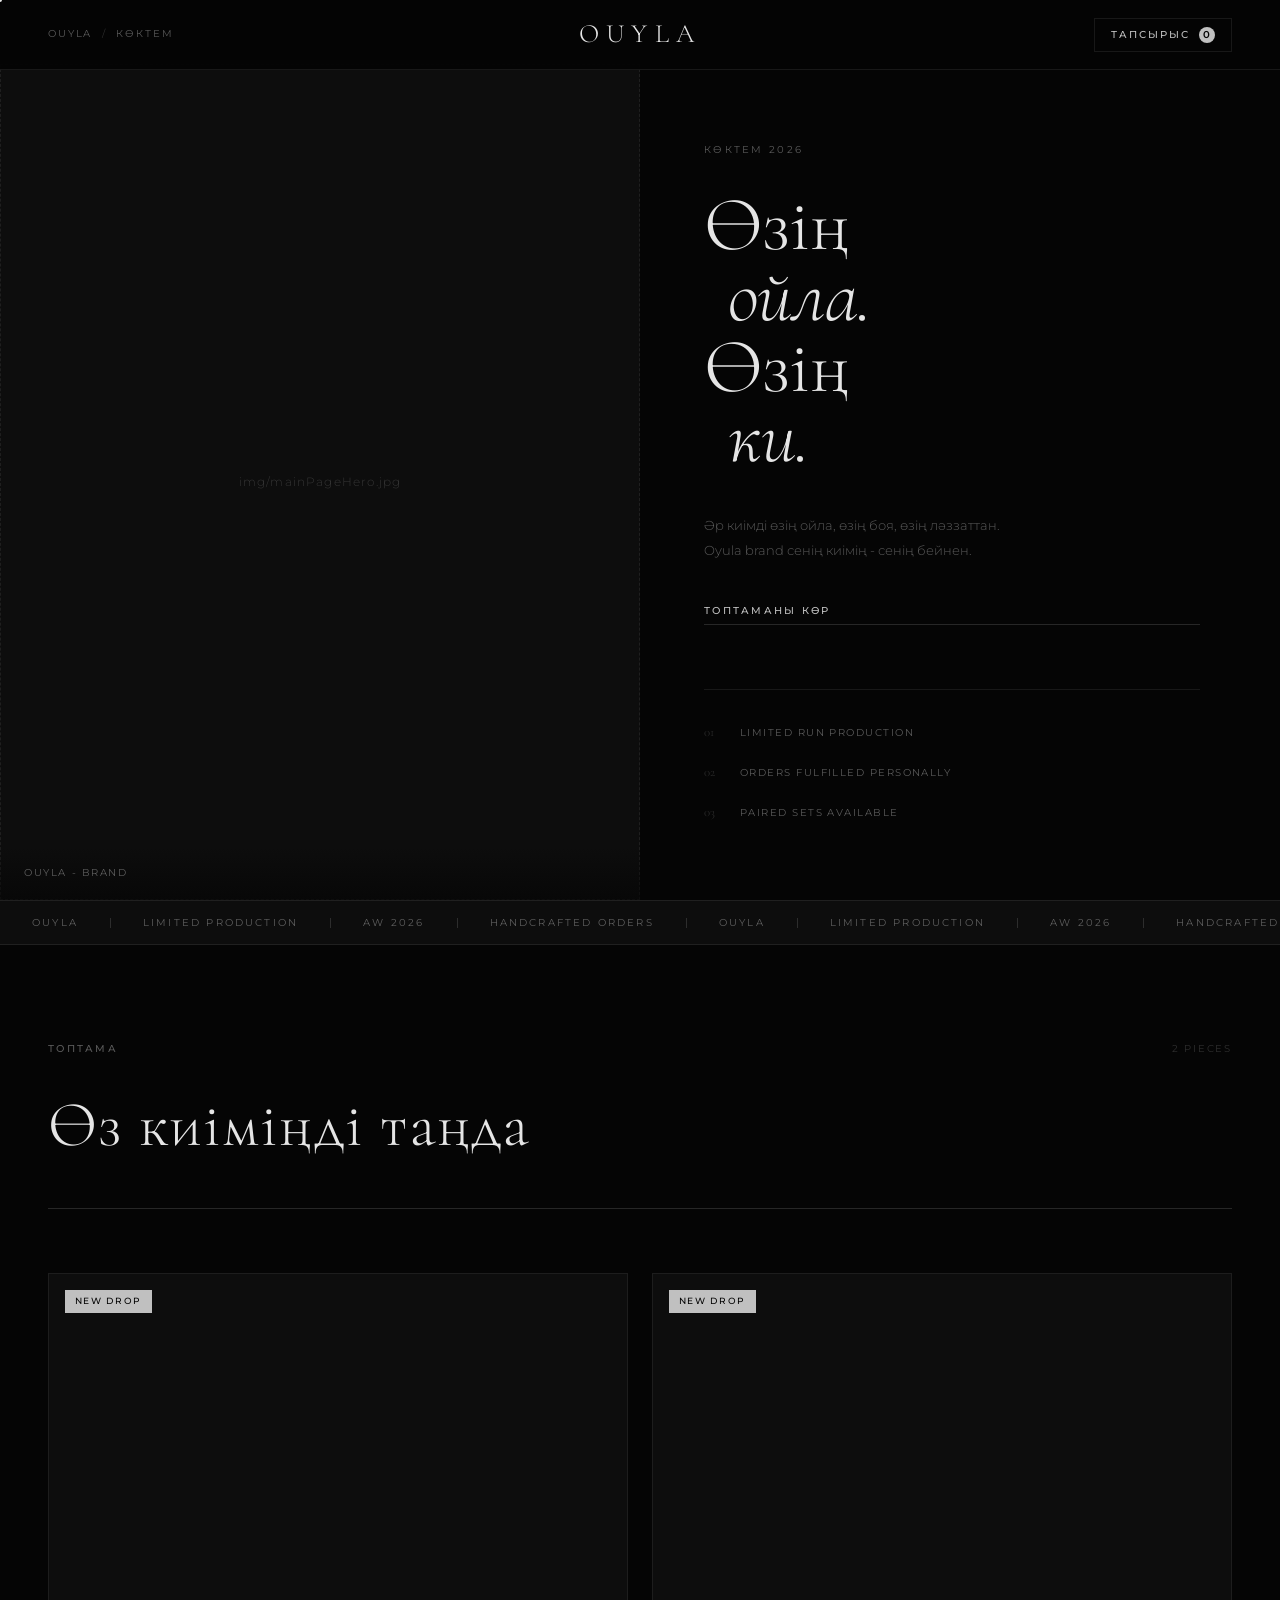
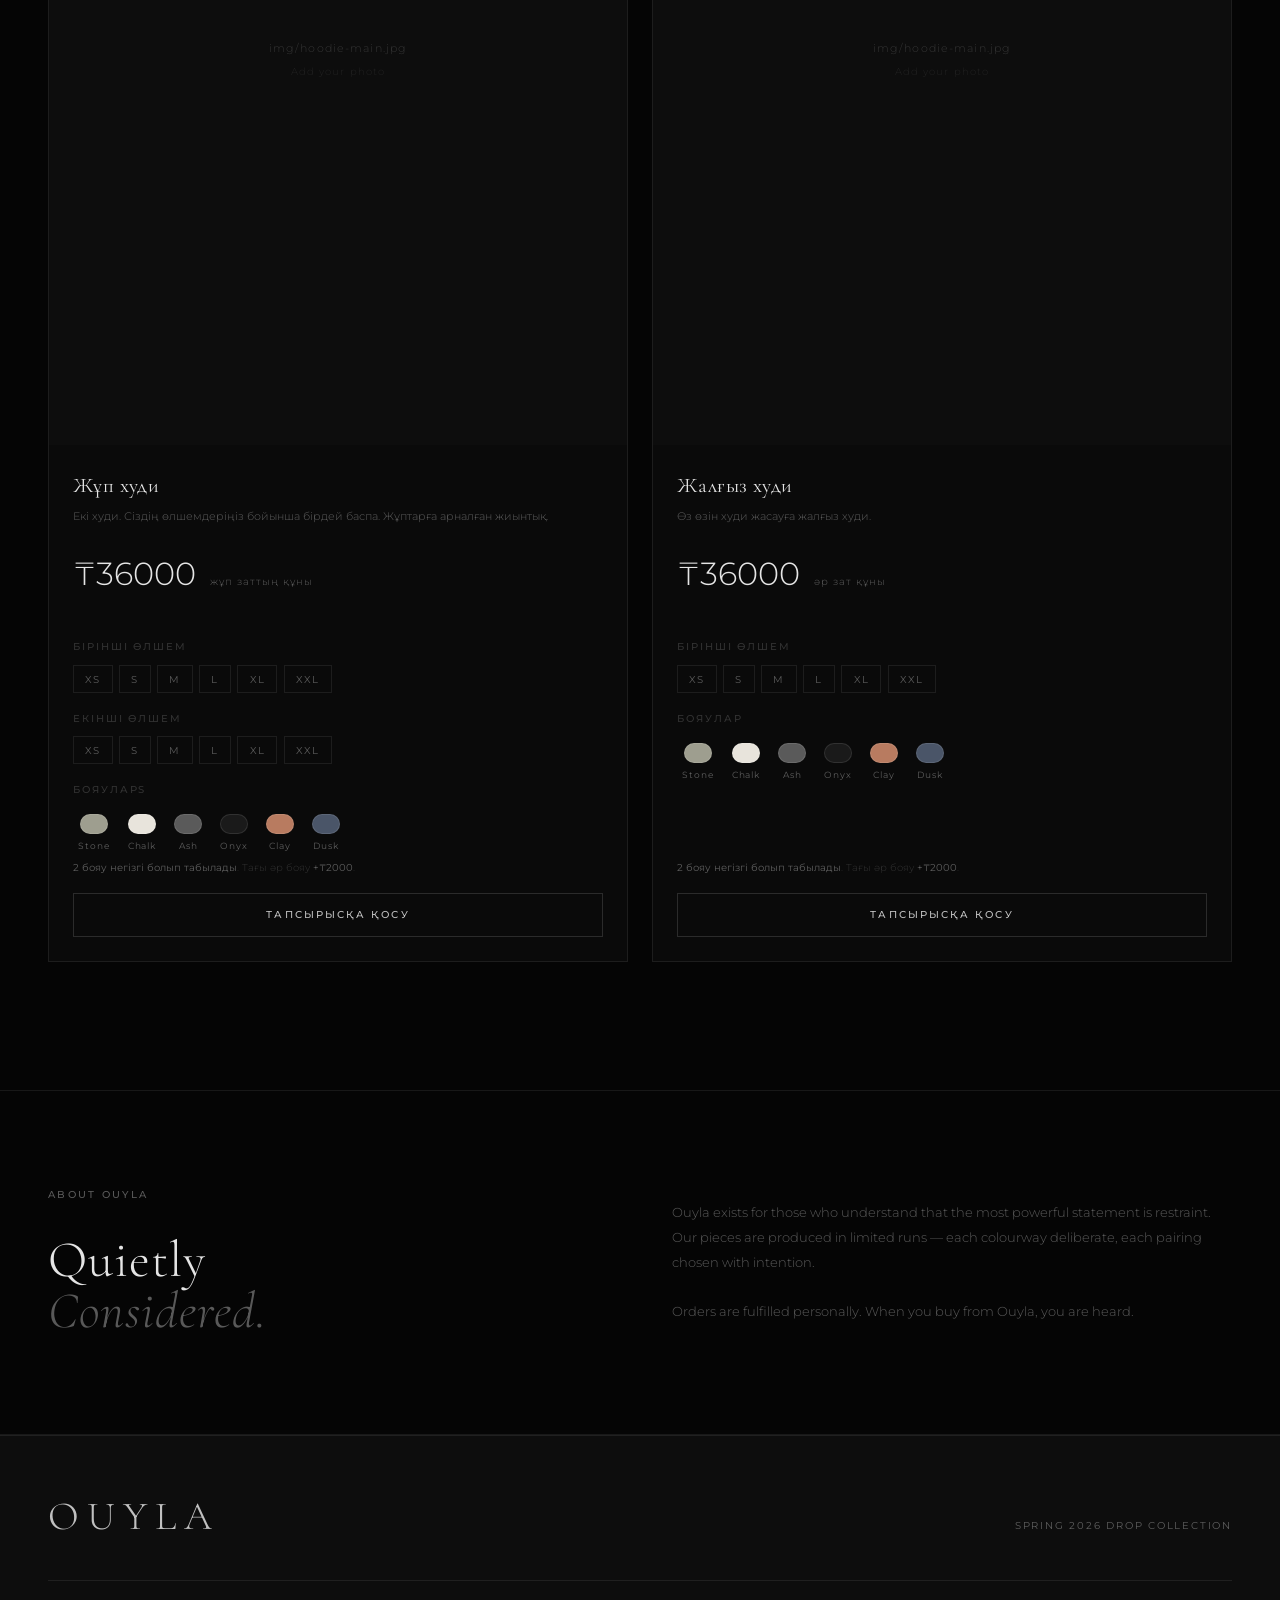
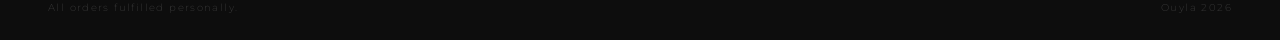
==== index.html @ 6d710ec2 "Initial commit" ====
<!DOCTYPE html>
<html lang="en">
<head>
  <meta charset="UTF-8"/>
  <meta name="viewport" content="width=device-width, initial-scale=1.0"/>
  <title>Ouyla</title>
  <link rel="preconnect" href="https://fonts.googleapis.com"/>
  <link rel="preconnect" href="https://fonts.gstatic.com" crossorigin/>
  <link href="https://fonts.googleapis.com/css2?family=Cormorant+Garamond:ital,wght@0,300;0,400;0,600;1,300;1,400&family=Montserrat:wght@300;400;500&display=swap" rel="stylesheet"/>
  <link rel="stylesheet" href="style.css"/>
</head>
<body>

  <div id="cursor"></div>
  <div id="cursor-dot"></div>

  <!-- ═══ HEADER ═══ -->
  <header id="site-header">
    <div class="header-inner">
      <div class="header-left">
        <span class="header-meta">Ouyla</span>
        <span class="header-sep">/</span>
        <span class="header-meta">Көктем</span>
      </div>
      <a href="#" class="wordmark">Ouyla</a>
      <div class="header-right">
        <button class="cart-trigger" id="cartTrigger" aria-label="Open cart">
          Тапсырыс
          <span class="cart-badge" id="cartCount">0</span>
        </button>
      </div>
    </div>
    <div class="header-rule"></div>
  </header>

  <!-- ═══ HERO ═══ -->
  <section class="hero" id="hero">
    <div class="hero-image-col">
      <!--
        PHOTO SETUP:
        1. Create a folder called  img/  next to index.html
        2. Save your hoodie photo as  img/hero.jpg
           (Portrait orientation, min 1400px tall recommended)
        3. The <img> tag below will show it automatically.
        4. For multiple product images use: img/product-1.jpg, img/product-2.jpg, etc.
      -->
      <div class="hero-photo-frame">
        <img src="img/mainPageHero.jpg" alt="Ouyla Signature" class="hero-photo" onerror="this.parentElement.classList.add('no-image')"/>
        <div class="photo-fallback">
          <span>img/mainPageHero.jpg</span>
        </div>
      </div>
      <div class="hero-photo-caption">
        <span>Ouyla - Brand</span>
      </div>
    </div>

    <div class="hero-text-col">
      <p class="hero-overline">Көктем 2026</p>
      <h1 class="hero-headline">
        <span class="hl-line">Өзің</span>
        <span class="hl-line hl-italic">ойла.</span>
        <span class="hl-line">Өзің</span>
        <span class="hl-line hl-italic">ки.</span>
      </h1>
      <p class="hero-body">
        Әр киімді өзің ойла, өзің боя, өзің ләззаттан.
        Oyula brand сенің киімің - сенің бейнен.
      </p>
      <a href="#catalogue" class="hero-cta">Топтаманы көр</a>

      <div class="hero-aside">
        <div class="aside-item">
          <span class="aside-num">01</span>
          <span class="aside-text">Limited run production</span>
        </div>
        <div class="aside-item">
          <span class="aside-num">02</span>
          <span class="aside-text">Orders fulfilled personally</span>
        </div>
        <div class="aside-item">
          <span class="aside-num">03</span>
          <span class="aside-text">Paired sets available</span>
        </div>
      </div>
    </div>
  </section>

  <!-- ═══ TICKER ═══ -->
  <div class="ticker-wrap" aria-hidden="true">
    <div class="ticker-track">
      <span class="ticker-item">Ouyla</span>
      <span class="ticker-rule"></span>
      <span class="ticker-item">Limited Production</span>
      <span class="ticker-rule"></span>
      <span class="ticker-item">AW 2026</span>
      <span class="ticker-rule"></span>
      <span class="ticker-item">Handcrafted Orders</span>
      <span class="ticker-rule"></span>
      <span class="ticker-item">Ouyla</span>
      <span class="ticker-rule"></span>
      <span class="ticker-item">Limited Production</span>
      <span class="ticker-rule"></span>
      <span class="ticker-item">AW 2026</span>
      <span class="ticker-rule"></span>
      <span class="ticker-item">Handcrafted Orders</span>
      <span class="ticker-rule"></span>
      <span class="ticker-item">Ouyla</span>
      <span class="ticker-rule"></span>
      <span class="ticker-item">Limited Production</span>
      <span class="ticker-rule"></span>
      <span class="ticker-item">AW 2026</span>
      <span class="ticker-rule"></span>
      <span class="ticker-item">Handcrafted Orders</span>
      <span class="ticker-rule"></span>
    </div>
  </div>

  <!-- ═══ CATALOGUE ═══ -->
  <section class="catalogue" id="catalogue">
    <div class="catalogue-header">
      <div class="cat-header-top">
        <span class="section-label">Топтама</span>
        <span class="cat-item-count" id="catalogueCount"></span>
      </div>
      <h2 class="catalogue-headline">Өз киіміңді таңда</h2>
      <div class="catalogue-rule"></div>
    </div>

    <div class="catalogue-grid" id="catalogueGrid">
      <!-- Rendered by script.js -->
    </div>
  </section>

  <!-- ═══ EDITORIAL ═══ -->
  <section class="editorial-section">
    <div class="editorial-inner">
      <div class="editorial-left">
        <span class="section-label">About Ouyla</span>
        <h2 class="editorial-headline">Quietly<br><em>Considered.</em></h2>
      </div>
      <div class="editorial-right">
        <p>Ouyla exists for those who understand that the most powerful statement is restraint. Our pieces are produced in limited runs — each colourway deliberate, each pairing chosen with intention.</p>
        <p>Orders are fulfilled personally. When you buy from Ouyla, you are heard.</p>
      </div>
    </div>
  </section>

  <!-- ═══ CART DRAWER ═══ -->
  <div class="cart-overlay" id="cartOverlay">
    <aside class="cart-drawer" id="cartDrawer">
      <div class="drawer-header">
        <h3 class="drawer-title">Сіздің тапсырысыңыз</h3>
        <button class="drawer-close" id="cartClose" aria-label="Close">
          <svg width="16" height="16" viewBox="0 0 16 16" fill="none">
            <line x1="1" y1="1" x2="15" y2="15" stroke="currentColor" stroke-width="1.2"/>
            <line x1="15" y1="1" x2="1" y2="15" stroke="currentColor" stroke-width="1.2"/>
          </svg>
        </button>
      </div>

      <div class="drawer-body" id="cartBody">
        <div class="cart-empty" id="cartEmpty">
          <p>Сіз киім таңдамадыңыз</p>
          <a href="#catalogue" id="browseLink">Топтаманы көру</a>
        </div>
        <div class="cart-items" id="cartItems"></div>
      </div>

      <div class="drawer-footer" id="cartFooter">
        <div class="cart-totals">
          <div class="totals-row">
            <span>Баға</span>
            <span id="cartSubtotal">₸0</span>
          </div>
          <div class="totals-divider"></div>
          <div class="totals-row totals-grand">
            <span>Толық баға</span>
            <span id="cartTotal">₸0</span>
          </div>
        </div>

        <div id="orderForm">
          <p class="form-heading">Байланыс мәліметтері</p>
          <div class="form-row">
            <label class="form-label" for="fName">Есіміңіз</label>
            <input class="form-input" type="text" id="fName" placeholder="Сіздің толық аты жөніңіз" autocomplete="name"/>
          </div>
          <div class="form-row">
            <label class="form-label" for="fPhone">Телефон нөміріңіз</label>
            <input class="form-input" type="tel" id="fPhone" placeholder="+7 (777) 777 7777" autocomplete="tel"/>
          </div>
          <button class="place-btn" id="placeOrderBtn">Тапсырыс орнату</button>
        </div>

        <div class="order-success" id="orderSuccess"> 
          <p class="success-title">Тапсырыс орнатылды</p>
          <p class="success-body">Біз сізге тез арада хабарласамыз! Бізді таңдағаныз үшін көп алғыз</p>
        </div>
      </div>
    </aside>
  </div>

  <!-- ═══ FOOTER ═══ -->
  <footer class="site-footer">
    <div class="footer-inner">
      <div class="footer-top">
        <div class="footer-wordmark">Ouyla</div>
        <div class="footer-tagline">Spring 2026 drop collection</div>
      </div>
      <div class="footer-rule"></div>
      <div class="footer-bottom">
        <span>All orders fulfilled personally.</span>
        <span>Ouyla 2026</span>
      </div>
    </div>
  </footer>

  <script src="script.js"></script>
</body>
</html>
---- style.css ----
/* ═══════════════════════════════════════════════════
   OUYLA — AW 2025
   Magazine-editorial dark fashion aesthetic
   Fonts: Cormorant Garamond (display) + Montserrat (UI)
   ═══════════════════════════════════════════════════ */

/* ── TOKENS ── */
:root {
  --bg:        #050505;
  --bg-raised: #0d0d0d;
  --bg-card:   #0a0a0a;
  --border:    rgba(192,192,192,0.1);
  --border-md: rgba(192,192,192,0.18);
  --text-main: #C0C0C0;
  --text-add:  #E5E5E5;
  --text-dim:  rgba(192,192,192,0.45);
  --text-faint:rgba(192,192,192,0.22);
  --serif:     'Cormorant Garamond', Georgia, serif;
  --sans:      'Montserrat', sans-serif;
  --radius:    2px;
  --trans:     0.28s cubic-bezier(0.4,0,0.2,1);
}

/* ── RESET ── */
*, *::before, *::after { box-sizing: border-box; margin: 0; padding: 0; }
html { scroll-behavior: smooth; font-size: 16px; }
body {
  background: var(--bg);
  color: var(--text-main);
  font-family: var(--sans);
  font-weight: 300;
  line-height: 1.6;
  overflow-x: hidden;
  cursor: none;
}
img { display: block; max-width: 100%; }
a { color: inherit; text-decoration: none; }
button { font-family: var(--sans); cursor: none; }

/* ── CUSTOM CURSOR ── */
#cursor {
  position: fixed; pointer-events: none; z-index: 9999;
  width: 32px; height: 32px;
  border: 1px solid rgba(192,192,192,0.5);
  border-radius: 50%;
  transform: translate(-50%,-50%);
  transition: width 0.25s, height 0.25s, opacity 0.25s, border-color 0.25s;
  mix-blend-mode: difference;
}
#cursor-dot {
  position: fixed; pointer-events: none; z-index: 9999;
  width: 4px; height: 4px;
  background: var(--text-add);
  border-radius: 50%;
  transform: translate(-50%,-50%);
}
body:has(a:hover) #cursor,
body:has(button:hover) #cursor { width: 48px; height: 48px; border-color: var(--text-add); }

/* ── TYPOGRAPHY UTILITIES ── */
.section-label {
  font-family: var(--sans);
  font-size: 0.65rem;
  font-weight: 500;
  letter-spacing: 0.22em;
  text-transform: uppercase;
  color: var(--text-dim);
}

/* ═══════════════════════════════════════════════════
   HEADER
   ═══════════════════════════════════════════════════ */
#site-header {
  position: fixed; top: 0; left: 0; right: 0; z-index: 100;
  background: rgba(5,5,5,0.92);
  backdrop-filter: blur(20px);
}
.header-inner {
  display: flex; align-items: center; justify-content: space-between;
  padding: 1.1rem 3rem;
}
.header-left {
  display: flex; align-items: center; gap: 0.6rem;
  font-family: var(--sans); font-size: 0.65rem; font-weight: 400;
  letter-spacing: 0.18em; text-transform: uppercase; color: var(--text-dim);
}
.header-sep { color: var(--text-faint); }
.wordmark {
  font-family: var(--serif);
  font-size: 1.65rem;
  font-weight: 300;
  letter-spacing: 0.28em;
  text-transform: uppercase;
  color: var(--text-add);
  position: absolute; left: 50%; transform: translateX(-50%);
}
.header-rule {
  height: 1px;
  background: var(--border);
}
.cart-trigger {
  display: flex; align-items: center; gap: 0.6rem;
  background: none; border: 1px solid var(--border);
  color: var(--text-main);
  font-size: 0.65rem; font-weight: 500;
  letter-spacing: 0.18em; text-transform: uppercase;
  padding: 0.5rem 1rem;
  transition: border-color var(--trans), color var(--trans);
}
.cart-trigger:hover { border-color: var(--text-main); color: var(--text-add); }
.cart-badge {
  background: var(--text-main); color: var(--bg);
  font-size: 0.6rem; font-weight: 600;
  min-width: 16px; height: 16px; border-radius: 50%;
  display: flex; align-items: center; justify-content: center;
  padding: 0 3px;
  transition: background var(--trans);
}
.cart-trigger:hover .cart-badge { background: var(--text-add); }

/* ═══════════════════════════════════════════════════
   HERO
   ═══════════════════════════════════════════════════ */
.hero {
  min-height: 100vh;
  padding-top: 64px; /* header height */
  display: grid;
  grid-template-columns: 1fr 1fr;
}

/* Image column */
.hero-image-col {
  position: relative;
  background: var(--bg-raised);
  overflow: hidden;
}
.hero-photo-frame {
  width: 100%; height: calc(100vh - 64px);
  position: relative;
  overflow: hidden;
}
.hero-photo {
  width: 100%; height: 100%;
  object-fit: cover;
  object-position: center top;
  filter: brightness(0.88) contrast(1.05);
}
/* Shown when no image */
.hero-photo-frame.no-image .hero-photo { display: none; }
.hero-photo-frame.no-image .photo-fallback { display: flex; }
.photo-fallback {
  display: none;
  position: absolute; inset: 0;
  flex-direction: column;
  align-items: center; justify-content: center;
  gap: 0.5rem;
  color: var(--text-faint);
  font-family: var(--sans); font-size: 0.75rem; letter-spacing: 0.1em;
  border: 1px dashed var(--border);
}
.fallback-sub { font-size: 0.65rem; color: var(--text-faint); opacity: 0.6; }

.hero-photo-caption {
  position: absolute; bottom: 0; left: 0; right: 0;
  display: flex; justify-content: space-between; align-items: flex-end;
  padding: 1.2rem 1.5rem;
  font-family: var(--sans); font-size: 0.62rem; font-weight: 400;
  letter-spacing: 0.16em; text-transform: uppercase; color: var(--text-dim);
  background: linear-gradient(to top, rgba(5,5,5,0.7) 0%, transparent 100%);
}
.caption-price { color: var(--text-main); }

/* Text column */
.hero-text-col {
  display: flex; flex-direction: column; justify-content: center;
  padding: 4rem 5rem 4rem 4rem;
  position: relative;
}
.hero-overline {
  font-family: var(--sans); font-size: 0.65rem; font-weight: 400;
  letter-spacing: 0.22em; text-transform: uppercase; color: var(--text-dim);
  margin-bottom: 2rem;
}
.hero-headline {
  font-family: var(--serif);
  font-size: clamp(3.5rem, 6vw, 6.5rem);
  font-weight: 300;
  line-height: 0.92;
  letter-spacing: -0.01em;
  color: var(--text-add);
  margin-bottom: 2.5rem;
  display: flex; flex-direction: column;
}
.hl-line { display: block; }
.hl-italic { font-style: italic; padding-left: 1.5rem; }

.hero-body {
  font-family: var(--sans); font-size: 0.82rem; font-weight: 300;
  line-height: 1.9; color: var(--text-dim);
  max-width: 320px;
  margin-bottom: 2.5rem;
}
.hero-cta {
  display: inline-block;
  font-family: var(--sans); font-size: 0.65rem; font-weight: 500;
  letter-spacing: 0.22em; text-transform: uppercase; color: var(--text-main);
  border-bottom: 1px solid var(--border-md);
  padding-bottom: 0.3rem;
  margin-bottom: 4rem;
  transition: color var(--trans), border-color var(--trans);
}
.hero-cta:hover { color: var(--text-add); border-color: var(--text-add); }

.hero-aside {
  display: flex; flex-direction: column; gap: 1.2rem;
  border-top: 1px solid var(--border);
  padding-top: 2rem;
}
.aside-item { display: flex; align-items: baseline; gap: 1rem; }
.aside-num {
  font-family: var(--serif); font-size: 0.8rem;
  color: var(--text-faint); min-width: 20px;
}
.aside-text {
  font-family: var(--sans); font-size: 0.65rem; font-weight: 400;
  letter-spacing: 0.14em; text-transform: uppercase; color: var(--text-dim);
}

/* ═══════════════════════════════════════════════════
   TICKER
   ═══════════════════════════════════════════════════ */
.ticker-wrap {
  overflow: hidden;
  border-top: 1px solid var(--border);
  border-bottom: 1px solid var(--border);
  padding: 0.85rem 0;
  background: var(--bg-raised);
}
.ticker-track {
  display: flex; align-items: center; gap: 0;
  white-space: nowrap;
  animation: ticker 28s linear infinite;
  width: max-content;
}
.ticker-item {
  font-family: var(--sans); font-size: 0.62rem; font-weight: 400;
  letter-spacing: 0.22em; text-transform: uppercase; color: var(--text-dim);
  padding: 0 2rem;
}
.ticker-rule {
  width: 1px; height: 10px;
  background: var(--border-md);
  flex-shrink: 0;
}
@keyframes ticker {
  from { transform: translateX(0); }
  to   { transform: translateX(-50%); }
}

/* ═══════════════════════════════════════════════════
   CATALOGUE
   ═══════════════════════════════════════════════════ */
.catalogue {
  padding: 6rem 3rem 8rem;
  max-width: 1440px; margin: 0 auto;
}
.catalogue-header {
  margin-bottom: 4rem;
}
.cat-header-top {
  display: flex; justify-content: space-between; align-items: center;
  margin-bottom: 1rem;
}
.cat-item-count {
  font-family: var(--sans); font-size: 0.62rem; font-weight: 400;
  letter-spacing: 0.18em; text-transform: uppercase; color: var(--text-faint);
}
.catalogue-headline {
  font-family: var(--serif);
  font-size: clamp(2.5rem, 5vw, 5rem);
  font-weight: 300;
  color: var(--text-add);
  letter-spacing: 0.02em;
  margin-bottom: 2rem;
}
.catalogue-rule {
  height: 1px; background: var(--border-md);
}

/* Grid — asymmetric magazine layout */
.catalogue-grid {
  display: grid;
  grid-template-columns: repeat(12, 1fr);
  gap: 1.5rem;
}

/* ── PRODUCT CARD ── */
.product-card {
  background: var(--bg-card);
  border: 1px solid var(--border);
  display: flex; flex-direction: column;
  transition: border-color var(--trans);
  position: relative;
  overflow: hidden;
}
.product-card:hover { border-color: var(--border-md); }

/* Alternating layout — first card is wide */
.product-card{
  grid-column: span 6;
}

/* Product image */
.card-img {
  position: relative;
  overflow: hidden;
  aspect-ratio: 3/4;
  background: var(--bg-raised);
}


.card-img img {
  width: 100%; height: 100%;
  object-fit: cover; object-position: center top;
  filter: brightness(0.85) contrast(1.05);
  transition: transform 0.7s cubic-bezier(0.4,0,0.2,1);
}
.product-card:hover .card-img img { transform: scale(1.04); }

/* Fallback when no image */
.card-img-placeholder {
  position: absolute; inset: 0;
  display: flex; flex-direction: column;
  align-items: center; justify-content: center;
  gap: 0.4rem;
  color: var(--text-faint);
  font-family: var(--sans); font-size: 0.7rem; letter-spacing: 0.1em;
}
.card-img-placeholder span:last-child { font-size: 0.6rem; opacity: 0.5; }

.card-img-badge {
  position: absolute; top: 1rem; left: 1rem;
  font-family: var(--sans); font-size: 0.58rem; font-weight: 500;
  letter-spacing: 0.18em; text-transform: uppercase;
  color: var(--bg); background: var(--text-main);
  padding: 0.25rem 0.6rem;
}

/* Product controls */
.card-body {
  padding: 1.5rem;
  display: flex; flex-direction: column; gap: 0; flex: 1;
}
.card-name {
  font-family: var(--serif);
  font-size: 1.3rem; font-weight: 400;
  color: var(--text-add); letter-spacing: 0.02em;
  margin-bottom: 0.3rem;
}
.card-desc {
  font-family: var(--sans); font-size: 0.7rem; font-weight: 300;
  color: var(--text-dim); line-height: 1.7;
  margin-bottom: 1.4rem;
}

/* Price */
.card-price {
  font-family: var(--sans); font-size: 2rem; font-weight: 300;
  color: var(--text-add); margin-bottom: 1.4rem;
  transition: color 0.2s;
}
.card-price-note {
  font-family: var(--sans); font-size: 0.62rem; letter-spacing: 0.1em;
  color: var(--text-dim); margin-left: 0.4rem;
}

/* Section heading inside card */
.card-section {
  font-family: var(--sans); font-size: 0.6rem; font-weight: 500;
  letter-spacing: 0.2em; text-transform: uppercase; color: var(--text-faint);
  margin-bottom: 0.65rem; margin-top: 1.1rem;
}
.card-section:first-of-type { margin-top: 0; }

/* Size selector */
.size-row { display: flex; flex-wrap: wrap; gap: 0.4rem; }
.size-btn {
  background: none; border: 1px solid var(--border);
  color: var(--text-dim);
  font-family: var(--sans); font-size: 0.65rem; font-weight: 400;
  letter-spacing: 0.12em; text-transform: uppercase;
  padding: 0.4rem 0.7rem;
  transition: border-color var(--trans), color var(--trans), background var(--trans);
}
.size-btn:hover { border-color: var(--text-dim); color: var(--text-main); }
.size-btn.active {
  border-color: var(--text-main); color: var(--text-add);
  background: rgba(192,192,192,0.06);
}

/* Colour swatches */
.color-row { display: flex; flex-wrap: wrap; gap: 0.5rem; }
.color-swatch {
  display: flex; flex-direction: column; align-items: center; gap: 0.3rem;
  cursor: none; padding: 0.35rem 0.25rem;
  border: 1px solid transparent;
  transition: border-color var(--trans);
}
.color-swatch:hover { border-color: var(--border-md); }
.color-swatch.active { border-color: var(--text-main); }
.swatch-blob {
  width: 28px; height: 20px; border-radius: 20px;
  border: 1px solid rgba(255,255,255,0.1);
  transition: transform 0.15s;
}
.color-swatch:hover .swatch-blob,
.color-swatch.active .swatch-blob { transform: scale(1.1); }
.swatch-name {
  font-family: var(--sans); font-size: 0.58rem; font-weight: 400;
  letter-spacing: 0.1em; color: var(--text-dim); text-align: center;
}
.color-swatch.active .swatch-name { color: var(--text-main); }

/* Extra colour pricing note */
.pricing-note {
  font-family: var(--sans); font-size: 0.65rem; font-weight: 300;
  color: var(--text-faint); line-height: 1.6; margin-top:auto; margin-bottom:0.5rem;
}
.pricing-note strong { color: var(--text-dim); font-weight: 400; }

/* Add to cart */
.add-btn {
  margin-top: 0.5rem; 
  width: 100%;
  background: none; border: 1px solid var(--border-md);
  color: var(--text-main);
  font-family: var(--sans); font-size: 0.65rem; font-weight: 500;
  letter-spacing: 0.2em; text-transform: uppercase;
  padding: 0.9rem 1rem;
  transition: border-color var(--trans), color var(--trans), background var(--trans);
}
.add-btn:hover {
  border-color: var(--text-main);
  color: var(--bg); background: var(--text-main);
}

/* ═══════════════════════════════════════════════════
   EDITORIAL SECTION
   ═══════════════════════════════════════════════════ */
.editorial-section {
  border-top: 1px solid var(--border);
  border-bottom: 1px solid var(--border);
}
.editorial-inner {
  max-width: 1440px; margin: 0 auto;
  display: grid; grid-template-columns: 1fr 1fr;
  padding: 6rem 3rem;
  gap: 4rem;
}
.editorial-left { display: flex; flex-direction: column; gap: 2rem; }
.editorial-headline {
  font-family: var(--serif);
  font-size: clamp(2.5rem, 4vw, 4.5rem);
  font-weight: 300;
  color: var(--text-add);
  line-height: 1;
  letter-spacing: 0.02em;
}
.editorial-headline em { font-style: italic; color: var(--text-dim); }
.editorial-right {
  display: flex; flex-direction: column; justify-content: center; gap: 1.5rem;
}
.editorial-right p {
  font-family: var(--sans); font-size: 0.82rem; font-weight: 300;
  color: var(--text-dim); line-height: 1.9;
}

/* ═══════════════════════════════════════════════════
   CART DRAWER
   ═══════════════════════════════════════════════════ */
.cart-overlay {
  position: fixed; inset: 0; z-index: 200;
  background: rgba(5,5,5,0.7);
  backdrop-filter: blur(8px);
  opacity: 0; pointer-events: none;
  transition: opacity 0.35s;
}
.cart-overlay.open { opacity: 1; pointer-events: all; }

.cart-drawer {
  position: absolute; right: 0; top: 0; bottom: 0;
  width: min(440px, 100vw);
  background: var(--bg-raised);
  border-left: 1px solid var(--border);
  display: flex; flex-direction: column;
  transform: translateX(100%);
  transition: transform 0.4s cubic-bezier(0.4,0,0.2,1);
}
.cart-overlay.open .cart-drawer { transform: translateX(0); }

.drawer-header {
  display: flex; justify-content: space-between; align-items: center;
  padding: 1.5rem 2rem;
  border-bottom: 1px solid var(--border);
  flex-shrink: 0;
}
.drawer-title {
  font-family: var(--serif); font-size: 1.3rem; font-weight: 400;
  letter-spacing: 0.06em; color: var(--text-add);
}
.drawer-close {
  background: none; border: 1px solid var(--border);
  color: var(--text-dim);
  width: 32px; height: 32px;
  display: flex; align-items: center; justify-content: center;
  transition: border-color var(--trans), color var(--trans);
}
.drawer-close:hover { border-color: var(--text-main); color: var(--text-main); }

.drawer-body {
  flex: 1; overflow-y: auto; padding: 1.5rem 2rem;
}
.cart-empty {
  display: flex; flex-direction: column; align-items: center;
  justify-content: center; gap: 1rem;
  height: 200px;
  color: var(--text-faint);
  font-family: var(--sans); font-size: 0.75rem; letter-spacing: 0.1em;
  text-align: center;
}
.cart-empty a {
  border-bottom: 1px solid var(--border-md);
  padding-bottom: 0.2rem;
  font-size: 0.65rem; letter-spacing: 0.16em; text-transform: uppercase;
  transition: color var(--trans), border-color var(--trans);
}
.cart-empty a:hover { color: var(--text-main); border-color: var(--text-main); }

/* Cart items */
.cart-item {
  display: grid; grid-template-columns: 1fr auto;
  gap: 0.5rem; align-items: start;
  padding: 1.2rem 0;
  border-bottom: 1px solid var(--border);
}
.cart-item:first-child { border-top: none; }
.ci-name {
  font-family: var(--serif); font-size: 1rem; font-weight: 400;
  color: var(--text-add); margin-bottom: 0.25rem;
}
.ci-details {
  font-family: var(--sans); font-size: 0.62rem; font-weight: 300;
  letter-spacing: 0.1em; color: var(--text-dim); line-height: 1.8;
}
.ci-right { display: flex; flex-direction: column; align-items: flex-end; gap: 0.5rem; }
.ci-price {
  font-family: var(--serif); font-size: 1.1rem;
  color: var(--text-add); white-space: nowrap;
}
.ci-controls { display: flex; align-items: center; gap: 0; }
.qty-btn {
  background: none; border: 1px solid var(--border);
  color: var(--text-dim);
  width: 26px; height: 26px;
  display: flex; align-items: center; justify-content: center;
  font-size: 0.9rem; line-height: 1;
  transition: border-color var(--trans), color var(--trans);
}
.qty-btn:hover { border-color: var(--text-main); color: var(--text-main); }
.qty-val {
  width: 32px; text-align: center;
  font-family: var(--sans); font-size: 0.72rem; letter-spacing: 0.1em;
  color: var(--text-main); border: none; background: none;
  outline: none;
}
.ci-remove {
  background: none; border: none;
  color: var(--text-faint); font-family: var(--sans); font-size: 0.58rem;
  letter-spacing: 0.14em; text-transform: uppercase;
  cursor: none; padding: 0;
  transition: color var(--trans);
}
.ci-remove:hover { color: var(--text-main); }

/* Drawer footer */
.drawer-footer {
  border-top: 1px solid var(--border);
  padding: 1.5rem 2rem 2rem;
  flex-shrink: 0;
  display: none;
}
.drawer-footer.visible { display: block; }

.cart-totals { margin-bottom: 1.5rem; }
.totals-row {
  display: flex; justify-content: space-between;
  font-family: var(--sans); font-size: 0.7rem; font-weight: 400;
  letter-spacing: 0.1em; color: var(--text-dim);
  padding: 0.35rem 0;
}
.totals-divider { height: 1px; background: var(--border); margin: 0.5rem 0; }
.totals-grand {
  font-family: var(--serif); font-size: 1.1rem; font-weight: 400;
  color: var(--text-add); letter-spacing: 0.04em;
  padding: 0.4rem 0;
}

/* Order form */
.form-heading {
  font-family: var(--sans); font-size: 0.62rem; font-weight: 500;
  letter-spacing: 0.2em; text-transform: uppercase; color: var(--text-dim);
  margin-bottom: 1rem;
}
.form-row { margin-bottom: 0.8rem; }
.form-label {
  display: block; font-family: var(--sans); font-size: 0.6rem;
  font-weight: 500; letter-spacing: 0.18em; text-transform: uppercase;
  color: var(--text-faint); margin-bottom: 0.35rem;
}
.form-input {
  width: 100%; background: var(--bg-card); border: 1px solid var(--border);
  color: var(--text-add); font-family: var(--sans); font-size: 0.8rem;
  font-weight: 300; padding: 0.65rem 0.8rem; outline: none;
  transition: border-color var(--trans);
  -webkit-appearance: none;
}
.form-input:focus { border-color: var(--text-dim); }
.form-input::placeholder { color: var(--text-faint); }

.place-btn {
  width: 100%; margin-top: 1rem;
  background: var(--text-main); color: var(--bg);
  border: none;
  font-family: var(--sans); font-size: 0.65rem; font-weight: 500;
  letter-spacing: 0.22em; text-transform: uppercase;
  padding: 0.95rem;
  transition: background var(--trans), color var(--trans);
}
.place-btn:hover { background: var(--text-add); }
.place-btn:disabled { opacity: 0.4; cursor: not-allowed; }

/* Success */
.order-success {
  display: none; text-align: center; padding: 1.5rem 0;
}
.order-success.visible { display: block; }
.success-title {
  font-family: var(--serif); font-size: 1.5rem; font-weight: 400;
  color: var(--text-add); margin-bottom: 0.75rem; letter-spacing: 0.04em;
}
.success-body {
  font-family: var(--sans); font-size: 0.72rem; font-weight: 300;
  color: var(--text-dim); line-height: 1.8;
}

/* ═══════════════════════════════════════════════════
   FOOTER
   ═══════════════════════════════════════════════════ */
.site-footer {
  background: var(--bg-raised);
  border-top: 1px solid var(--border);
}
.footer-inner { max-width: 1440px; margin: 0 auto; padding: 3rem 3rem 1.5rem; }
.footer-top {
  display: flex; justify-content: space-between; align-items: baseline;
  margin-bottom: 2rem;
}
.footer-wordmark {
  font-family: var(--serif); font-size: 2.5rem; font-weight: 300;
  letter-spacing: 0.2em; text-transform: uppercase; color: var(--text-main);
}
.footer-tagline {
  font-family: var(--sans); font-size: 0.62rem; font-weight: 400;
  letter-spacing: 0.18em; text-transform: uppercase; color: var(--text-dim);
}
.footer-rule { height: 1px; background: var(--border); }
.footer-bottom {
  display: flex; justify-content: space-between;
  padding: 1.2rem 0 0;
  font-family: var(--sans); font-size: 0.62rem; font-weight: 300;
  letter-spacing: 0.14em; color: var(--text-faint);
}

/* ═══════════════════════════════════════════════════
   RESPONSIVE
   ═══════════════════════════════════════════════════ */
@media (max-width: 1100px) {
  .catalogue-grid { grid-template-columns: repeat(2, 1fr); }
  .product-card:nth-child(n) { grid-column: span 1; }
  .catalogue { padding: 4rem 2rem 6rem; }
}

@media (max-width: 768px) {
  body { cursor: auto; }
  #cursor, #cursor-dot { display: none; }

  .header-inner { padding: 0.9rem 1.2rem; }
  .wordmark { font-size: 1.3rem; letter-spacing: 0.2em; }
  .header-left { display: none; }

  .hero { grid-template-columns: 1fr; min-height: unset; }
  .hero-image-col { order: 1; }
  .hero-photo-frame { height: 60vw; min-height: 260px; }
  .hero-text-col { order: 2; padding: 2.5rem 1.5rem 3rem; }
  .hero-headline { font-size: clamp(3rem, 10vw, 4.5rem); }
  .hero-aside { display: none; }

  .catalogue { padding: 3rem 1.2rem 5rem; }
  .catalogue-headline { font-size: 2.2rem; }
  .catalogue-grid { grid-template-columns: 1fr; gap: 1.2rem; }
  .product-card:nth-child(n) { grid-column: span 1; }
  .card-img { aspect-ratio: 4/3 !important; }

  .editorial-inner { grid-template-columns: 1fr; padding: 3rem 1.2rem; gap: 2rem; }
  .editorial-headline { font-size: 2.2rem; }

  .footer-inner { padding: 2rem 1.2rem 1rem; }
  .footer-top { flex-direction: column; gap: 0.8rem; }
  .footer-bottom { flex-direction: column; gap: 0.5rem; }
}

@media (max-width: 480px) {
  .hero-text-col { padding: 2rem 1.2rem 2.5rem; }
  .hero-headline { font-size: 2.8rem; }
  .catalogue-headline { font-size: 1.9rem; }
  .cart-drawer { width: 100vw; }
}
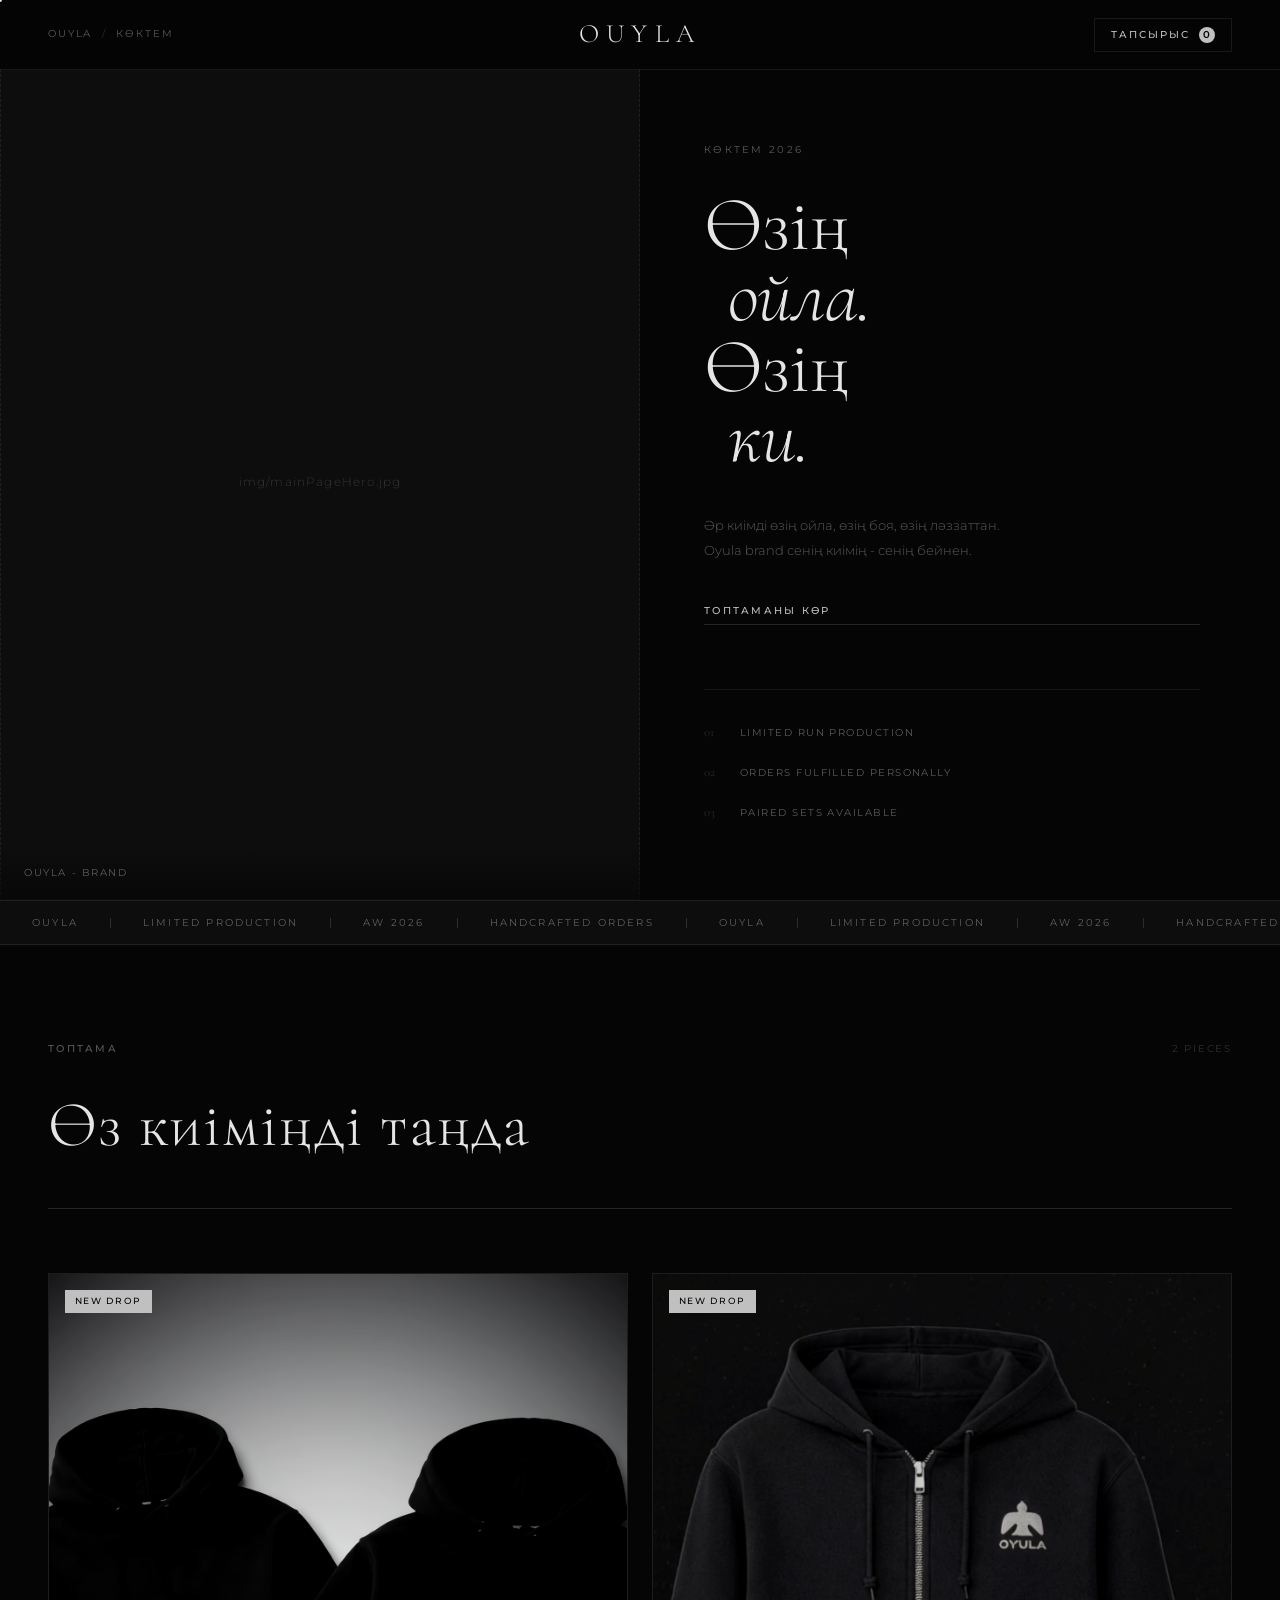
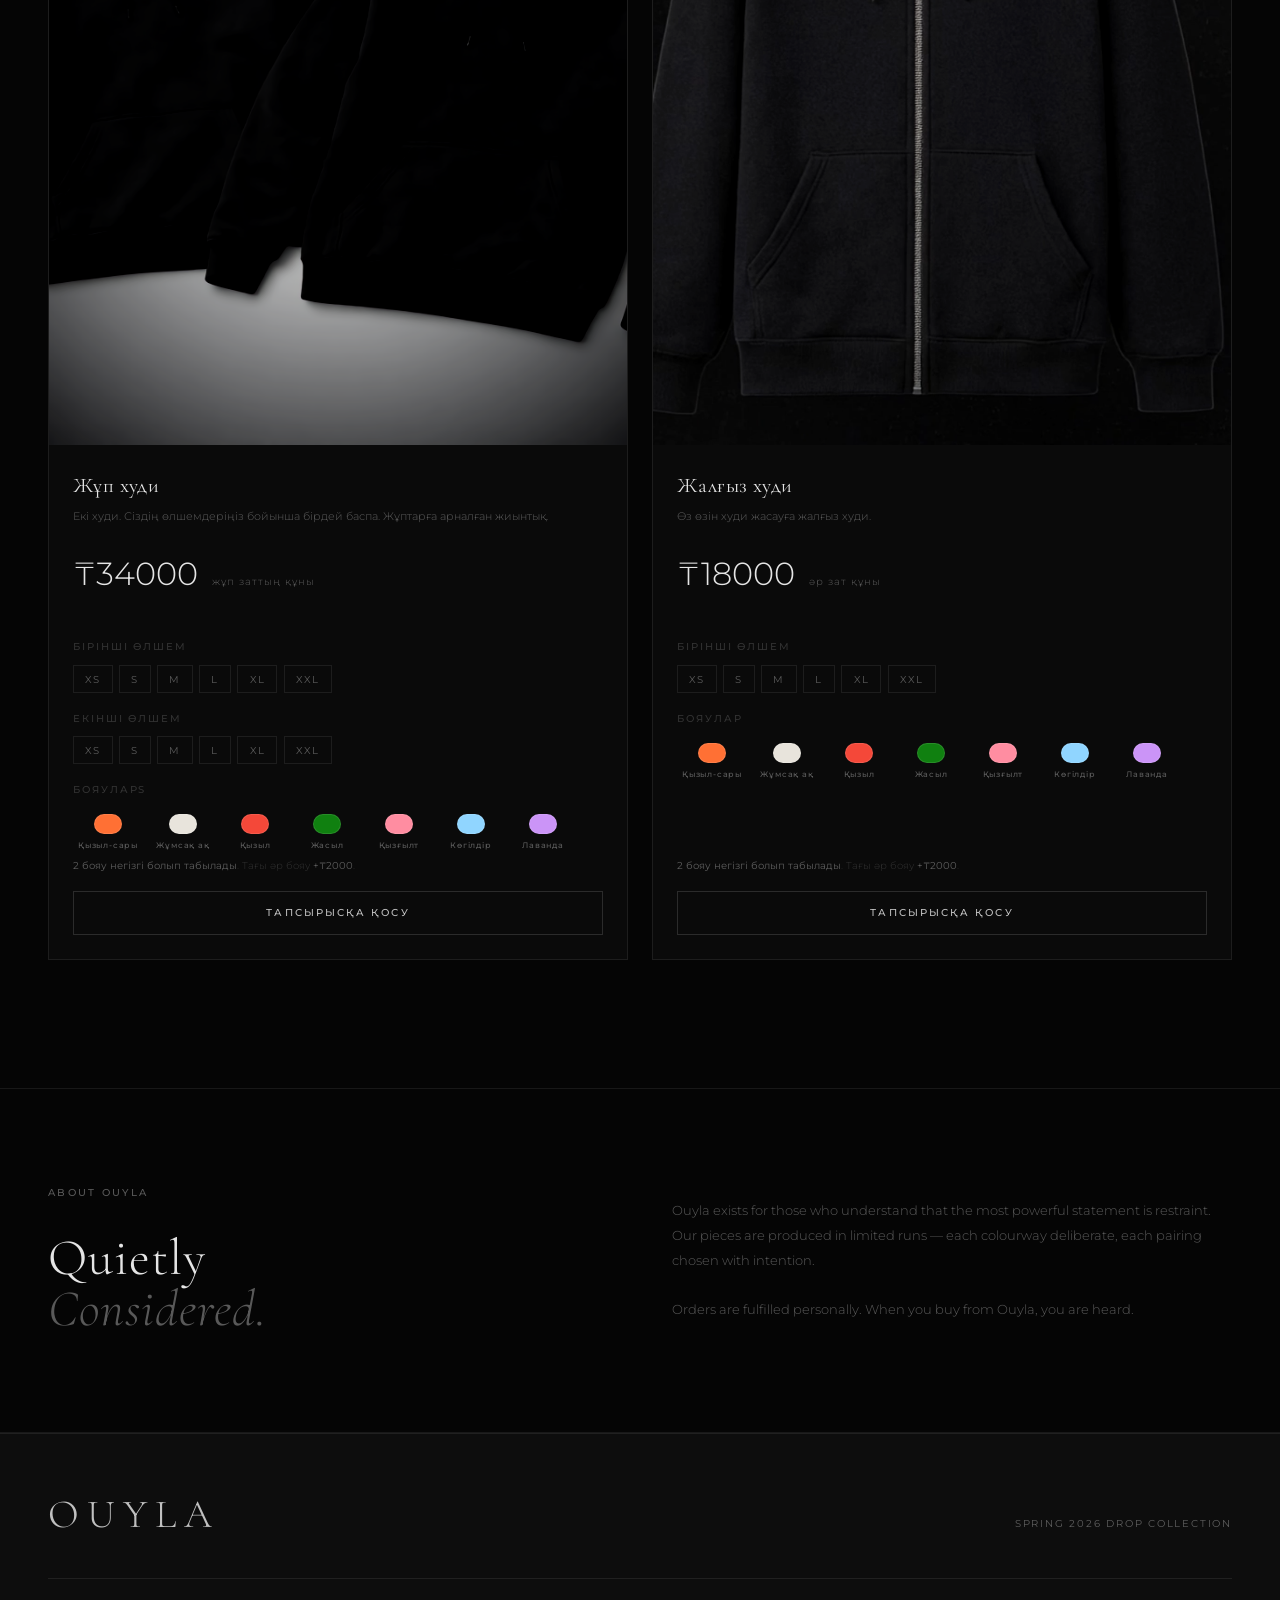
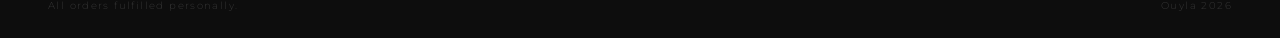
==== commit 8e307218: "enhanced the webpage photoes were added" ====
--- a/index.html
+++ b/index.html
@@ -45,7 +45,7 @@
         4. For multiple product images use: img/product-1.jpg, img/product-2.jpg, etc.
       -->
       <div class="hero-photo-frame">
-        <img src="img/mainPageHero.jpg" alt="Ouyla Signature" class="hero-photo" onerror="this.parentElement.classList.add('no-image')"/>
+        <img src="img/mainPageHero.gif" alt="Ouyla Signature" class="hero-photo" onerror="this.parentElement.classList.add('no-image')"/>
         <div class="photo-fallback">
           <span>img/mainPageHero.jpg</span>
         </div>
--- a/style.css
+++ b/style.css
@@ -401,6 +401,7 @@
 /* Colour swatches */
 .color-row { display: flex; flex-wrap: wrap; gap: 0.5rem; }
 .color-swatch {
+  min-width: 4rem;
   display: flex; flex-direction: column; align-items: center; gap: 0.3rem;
   cursor: none; padding: 0.35rem 0.25rem;
   border: 1px solid transparent;
@@ -416,7 +417,7 @@
 .color-swatch:hover .swatch-blob,
 .color-swatch.active .swatch-blob { transform: scale(1.1); }
 .swatch-name {
-  font-family: var(--sans); font-size: 0.58rem; font-weight: 400;
+  font-family: var(--sans); font-size: 0.5rem; font-weight: 500;
   letter-spacing: 0.1em; color: var(--text-dim); text-align: center;
 }
 .color-swatch.active .swatch-name { color: var(--text-main); }
@@ -554,7 +555,7 @@
 }
 .ci-right { display: flex; flex-direction: column; align-items: flex-end; gap: 0.5rem; }
 .ci-price {
-  font-family: var(--serif); font-size: 1.1rem;
+  font-family: var(--sans);  font-size: 1.1rem;
   color: var(--text-add); white-space: nowrap;
 }
 .ci-controls { display: flex; align-items: center; gap: 0; }
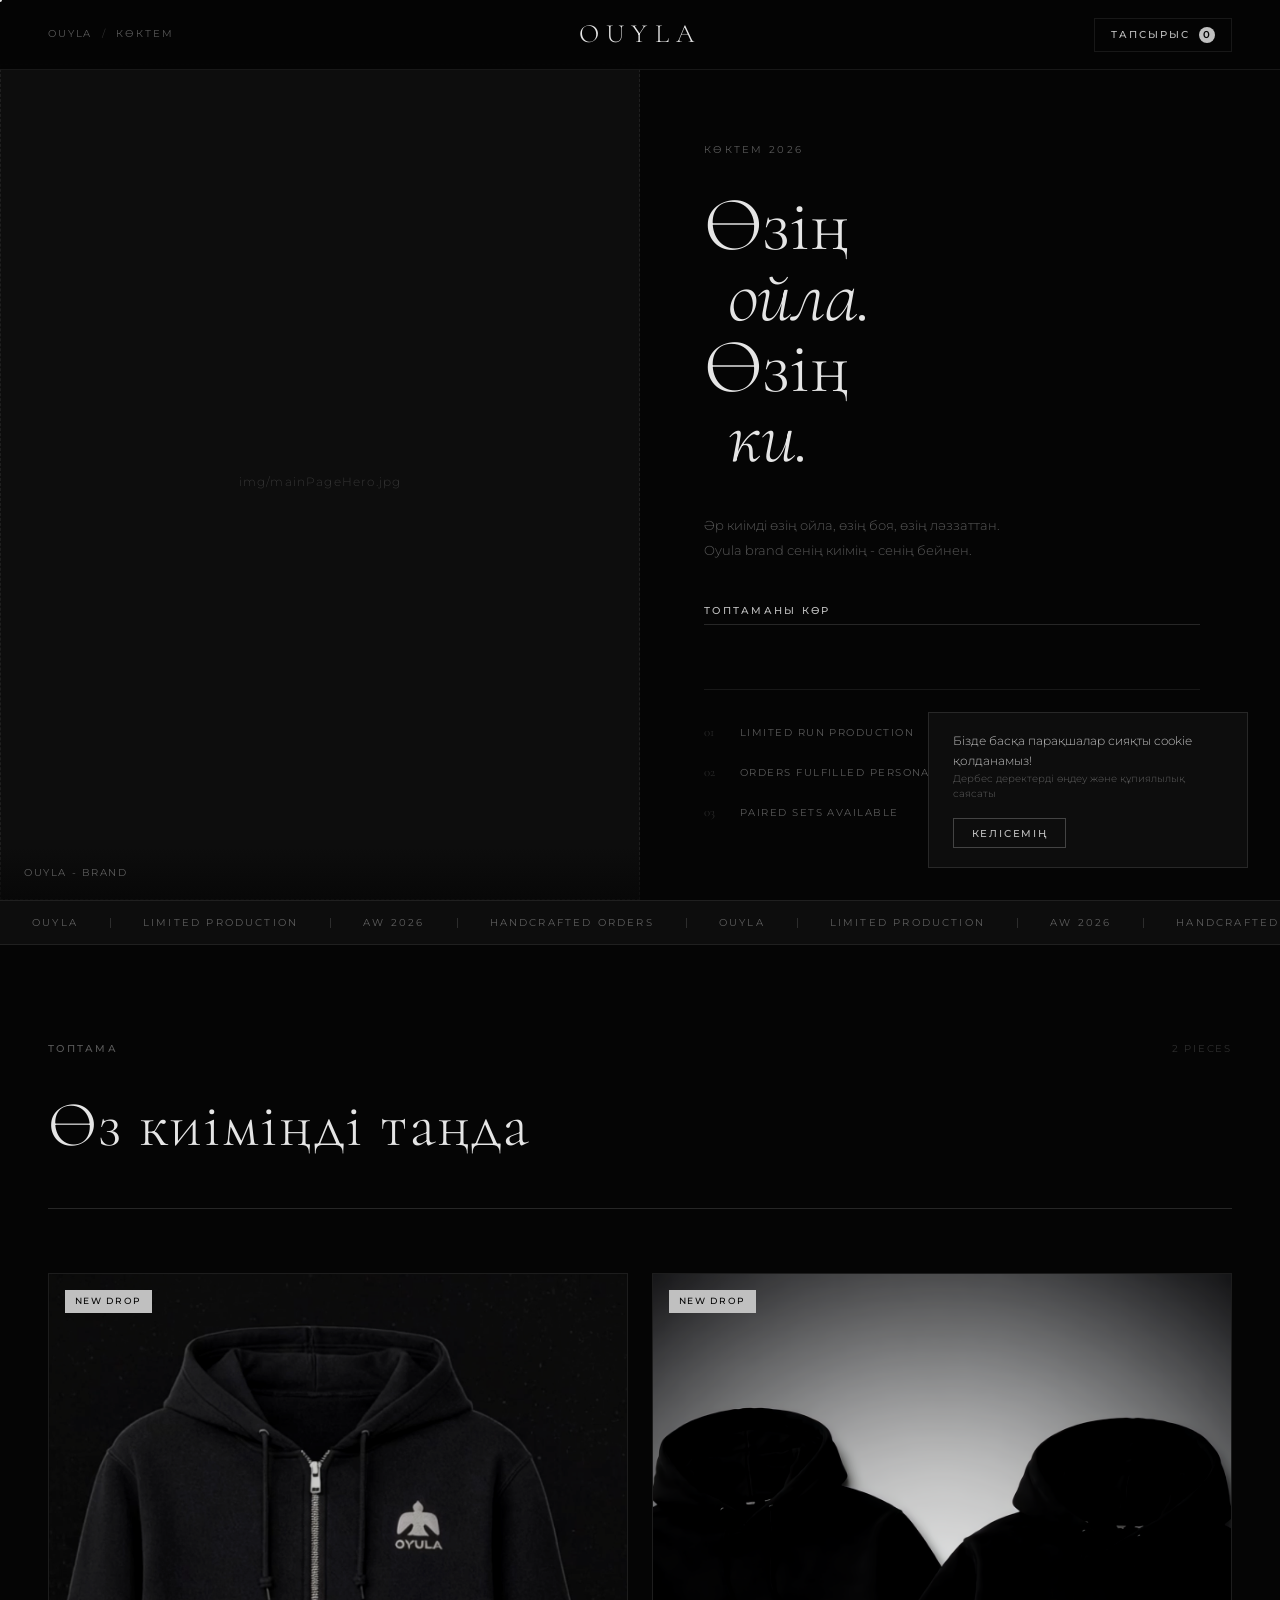
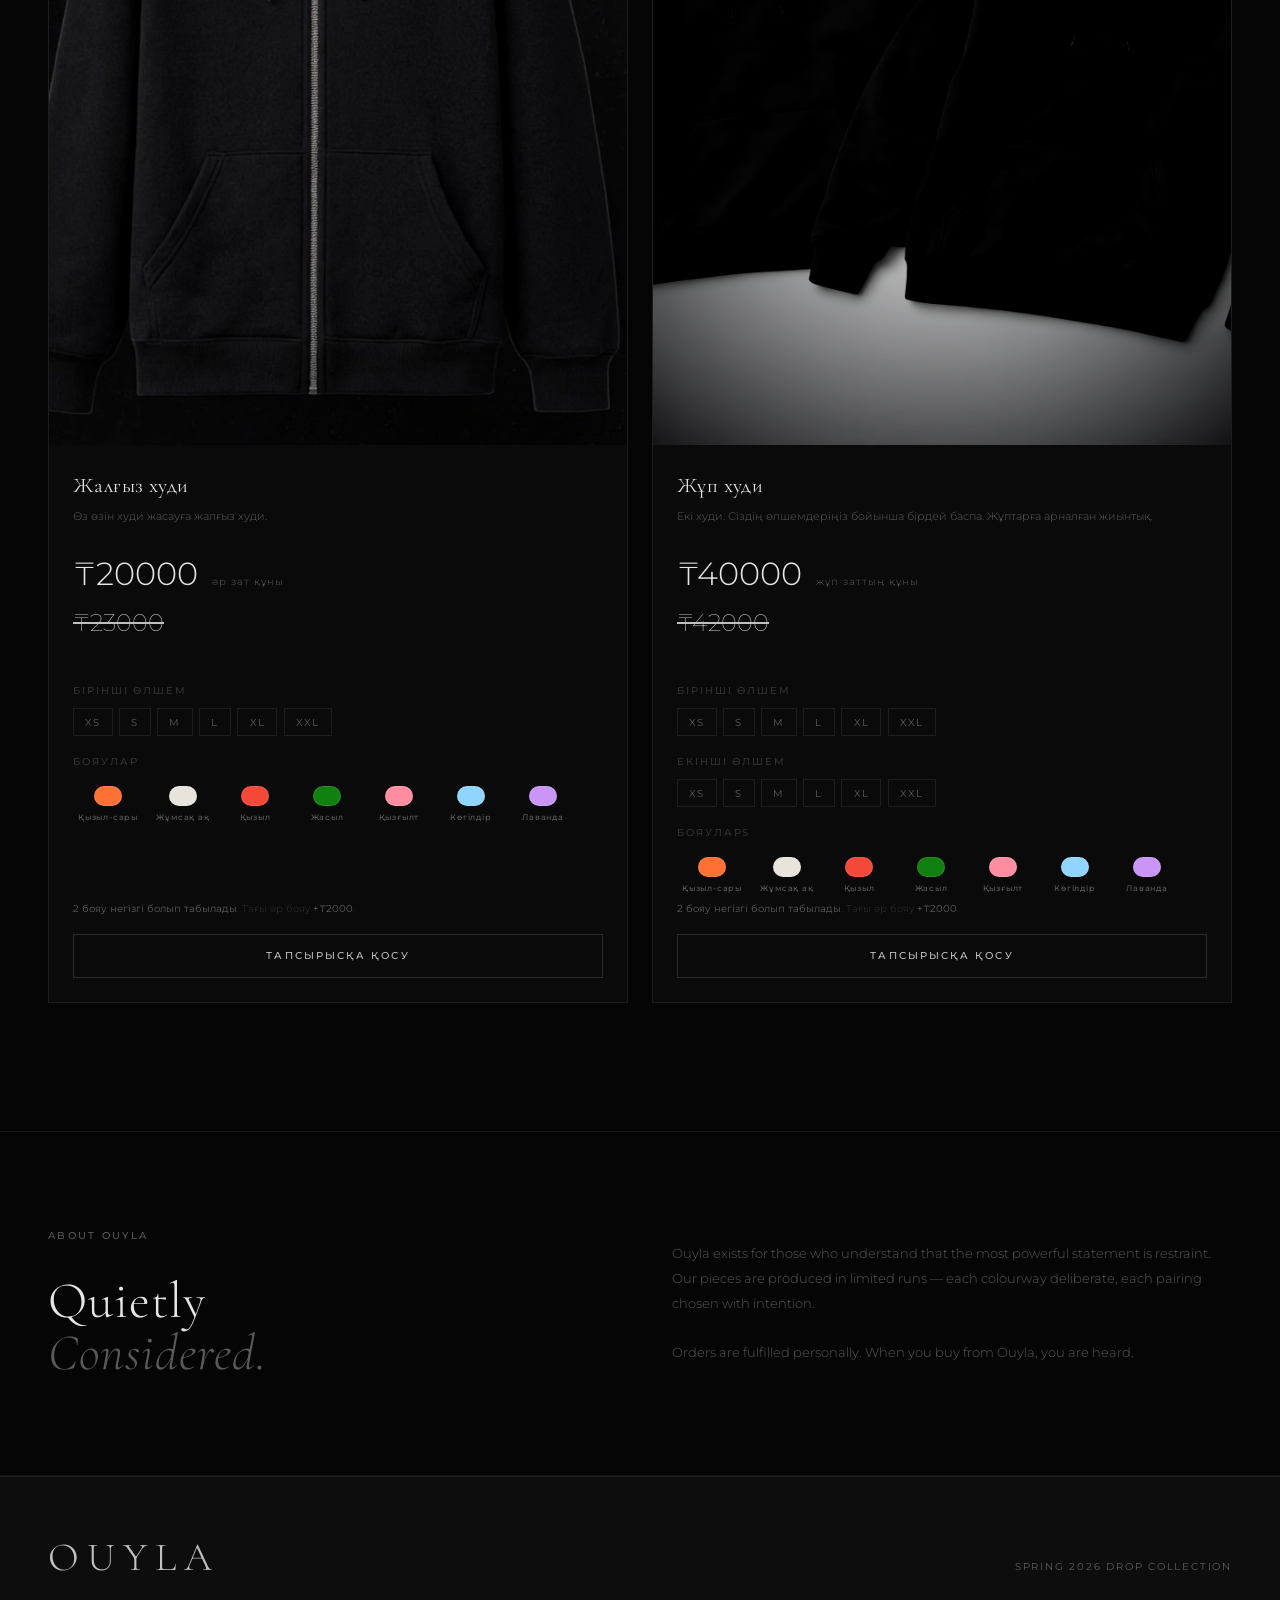
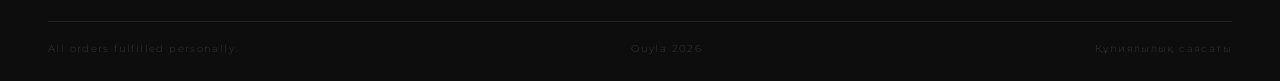
==== commit 588fed26: "new changes" ====
--- a/index.html
+++ b/index.html
@@ -10,7 +10,7 @@
   <link rel="stylesheet" href="style.css"/>
 </head>
 <body>
-
+  <!-- cursor -->
   <div id="cursor"></div>
   <div id="cursor-dot"></div>
 
@@ -180,7 +180,7 @@
           </div>
         </div>
 
-        <div id="orderForm">
+        <div class = "order-form" id="orderForm" >
           <p class="form-heading">Байланыс мәліметтері</p>
           <div class="form-row">
             <label class="form-label" for="fName">Есіміңіз</label>
@@ -190,7 +190,10 @@
             <label class="form-label" for="fPhone">Телефон нөміріңіз</label>
             <input class="form-input" type="tel" id="fPhone" placeholder="+7 (777) 777 7777" autocomplete="tel"/>
           </div>
+          
           <button class="place-btn" id="placeOrderBtn">Тапсырыс орнату</button>
+          <a href="privacy.html" target="_blank">Дербес деректерді өңдеу және құпиялылық саясаты</a>
+          
         </div>
 
         <div class="order-success" id="orderSuccess"> 
@@ -212,10 +215,16 @@
       <div class="footer-bottom">
         <span>All orders fulfilled personally.</span>
         <span>Ouyla 2026</span>
+        <span> <a href="privacy.html" target="_blank">Құпиялылық саясаты</a> </span>
       </div>
     </div>
   </footer>
-
+  <!-- cookies -->
+  <div class="cookie-bar" id="cookieBar">
+  <p>Бізде басқа парақшалар сияқты cookie қолданамыз! </p>
+  <a href="privacy.html" target="_blank">Дербес деректерді өңдеу және құпиялылық саясаты</a>
+  <button class="cookie-btn" id="cookieAccept">Келісемің</button>
+  </div>
   <script src="script.js"></script>
 </body>
 </html>
--- a/style.css
+++ b/style.css
@@ -364,9 +364,15 @@
 }
 
 /* Price */
+.card-notSalePrice {
+  font-family: var(--sans); font-size: 1.5rem; font-weight: 150;
+  color: var(--text-main); margin-bottom: 1.4rem;
+  transition: color 0.2s;
+  text-decoration: line-through;
+}
 .card-price {
   font-family: var(--sans); font-size: 2rem; font-weight: 300;
-  color: var(--text-add); margin-bottom: 1.4rem;
+  color: var(--text-add); margin-bottom: 0.3rem;
   transition: color 0.2s;
 }
 .card-price-note {
@@ -639,7 +645,12 @@
 }
 .place-btn:hover { background: var(--text-add); }
 .place-btn:disabled { opacity: 0.4; cursor: not-allowed; }
-
+.order-form a{
+  font-family: var(--sans);
+  font-size: 0.6rem;
+  margin-bottom: 1rem;
+  color: var(--text-dim);
+}
 /* Success */
 .order-success {
   display: none; text-align: center; padding: 1.5rem 0;
@@ -681,7 +692,62 @@
   font-family: var(--sans); font-size: 0.62rem; font-weight: 300;
   letter-spacing: 0.14em; color: var(--text-faint);
 }
-
+/* ═══════════════════════════════════════════════════
+   Cookies
+   ═══════════════════════════════════════════════════ */
+.cookie-bar {
+  position: fixed;
+  bottom: 2rem;
+  right: 2rem;
+  z-index: 9000;
+  background: #0d0d0d;
+  border: 1px solid rgba(192,192,192,0.15);
+  padding: 1.2rem 1.5rem;
+  max-width: 320px;
+  display: flex;
+  flex-direction: column;
+  transform: translateY(120px);
+  opacity: 0;
+  transition: transform 0.5s cubic-bezier(0.4,0,0.2,1), opacity 0.5s;
+  pointer-events: none;
+}
+.cookie-bar.visible {
+  transform: translateY(0);
+  opacity: 1;
+  pointer-events: all;
+}
+.cookie-bar p {
+  font-family: var(--sans);
+  font-size: 0.72rem;
+  font-weight: 300;
+  color: var(--text-main);
+  line-height: 1.7;
+}
+.cookie-bar a{
+  font-family: var(--sans);
+  font-size: 0.6rem;
+  margin-bottom: 1rem;
+  color: var(--text-dim);
+}
+.cookie-btn {
+  align-self: flex-start;
+  background: none;
+  border: 1px solid rgba(192,192,192,0.3);
+  color: var(--text-main);
+  font-family: var(--sans);
+  font-size: 0.62rem;
+  font-weight: 500;
+  letter-spacing: 0.18em;
+  text-transform: uppercase;
+  padding: 0.5rem 1.1rem;
+  cursor: pointer;
+  transition: border-color 0.2s, color 0.2s, background 0.2s;
+}
+.cookie-btn:hover {
+  border-color: var(--text-main);
+  color: var(--bg);
+  background: var(--text-main);
+}
 /* ═══════════════════════════════════════════════════
    RESPONSIVE
    ═══════════════════════════════════════════════════ */
@@ -700,8 +766,8 @@
   .header-left { display: none; }
 
   .hero { grid-template-columns: 1fr; min-height: unset; }
-  .hero-image-col { order: 1; }
-  .hero-photo-frame { height: 60vw; min-height: 260px; }
+  .hero-image-col { order: 1;}
+  .hero-photo-frame { height: 100vw; min-height: 260px; }
   .hero-text-col { order: 2; padding: 2.5rem 1.5rem 3rem; }
   .hero-headline { font-size: clamp(3rem, 10vw, 4.5rem); }
   .hero-aside { display: none; }
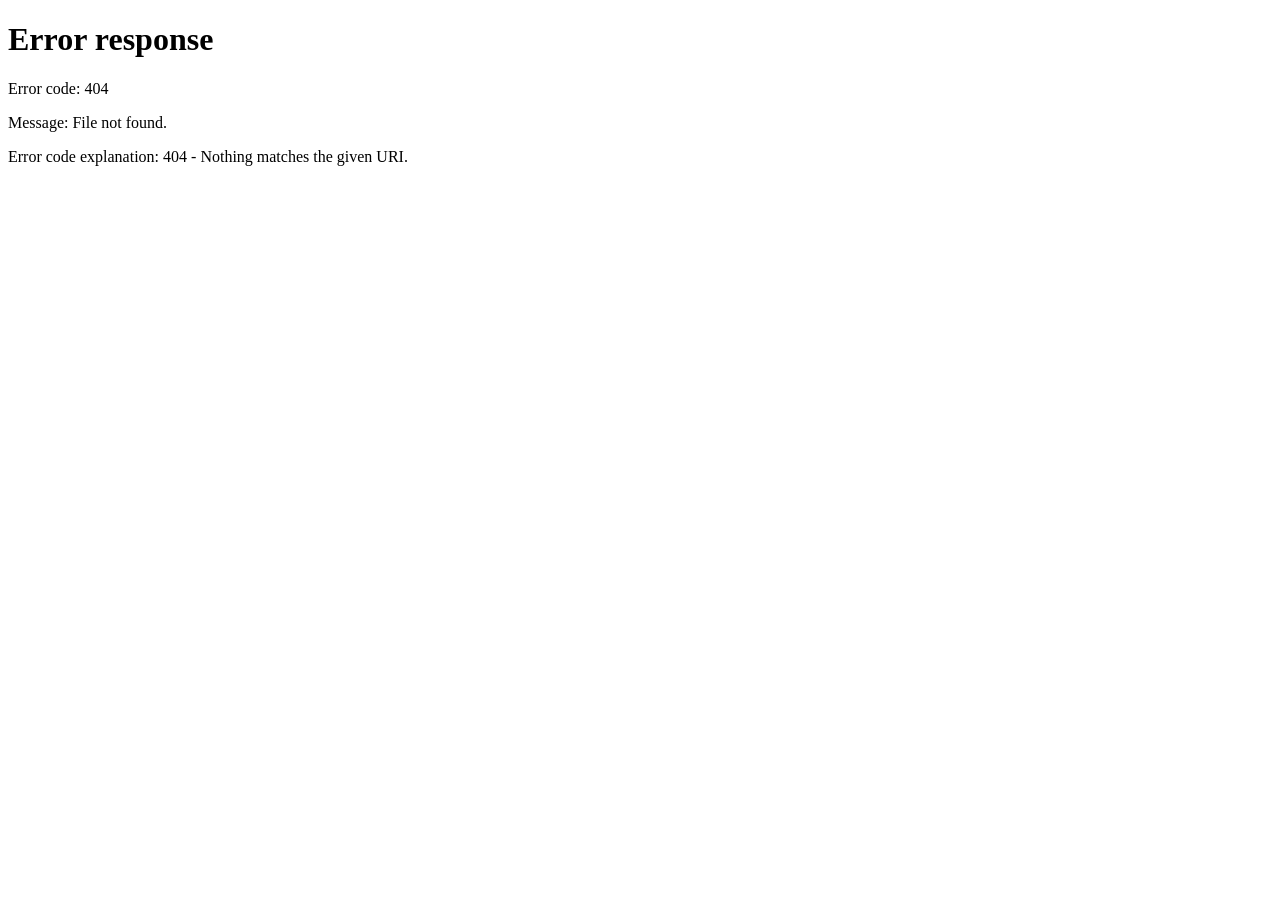
==== commit 34d4df36: "improvments on 6.03 added" ====
--- a/index.html
+++ b/index.html
@@ -1,230 +1,16 @@
 <!DOCTYPE html>
-<html lang="en">
+<html>
 <head>
   <meta charset="UTF-8"/>
-  <meta name="viewport" content="width=device-width, initial-scale=1.0"/>
-  <title>Ouyla</title>
-  <link rel="preconnect" href="https://fonts.googleapis.com"/>
-  <link rel="preconnect" href="https://fonts.gstatic.com" crossorigin/>
-  <link href="https://fonts.googleapis.com/css2?family=Cormorant+Garamond:ital,wght@0,300;0,400;0,600;1,300;1,400&family=Montserrat:wght@300;400;500&display=swap" rel="stylesheet"/>
-  <link rel="stylesheet" href="style.css"/>
+  <script>
+    const saved = localStorage.getItem('ouyla_lang');
+    const browser = navigator.language.slice(0, 2);
+    const supported = ['en', 'ru', 'kz'];
+    const lang = supported.includes(saved) ? saved
+               : supported.includes(browser) ? browser
+               : 'kz';
+    window.location.replace(lang + '/index.html');
+  </script>
 </head>
-<body>
-  <!-- cursor -->
-  <div id="cursor"></div>
-  <div id="cursor-dot"></div>
-
-  <!-- ═══ HEADER ═══ -->
-  <header id="site-header">
-    <div class="header-inner">
-      <div class="header-left">
-        <span class="header-meta">Ouyla</span>
-        <span class="header-sep">/</span>
-        <span class="header-meta">Көктем</span>
-      </div>
-      <a href="#" class="wordmark">Ouyla</a>
-      <div class="header-right">
-        <button class="cart-trigger" id="cartTrigger" aria-label="Open cart">
-          Тапсырыс
-          <span class="cart-badge" id="cartCount">0</span>
-        </button>
-      </div>
-    </div>
-    <div class="header-rule"></div>
-  </header>
-
-  <!-- ═══ HERO ═══ -->
-  <section class="hero" id="hero">
-    <div class="hero-image-col">
-      <!--
-        PHOTO SETUP:
-        1. Create a folder called  img/  next to index.html
-        2. Save your hoodie photo as  img/hero.jpg
-           (Portrait orientation, min 1400px tall recommended)
-        3. The <img> tag below will show it automatically.
-        4. For multiple product images use: img/product-1.jpg, img/product-2.jpg, etc.
-      -->
-      <div class="hero-photo-frame">
-        <img src="img/mainPageHero.gif" alt="Ouyla Signature" class="hero-photo" onerror="this.parentElement.classList.add('no-image')"/>
-        <div class="photo-fallback">
-          <span>img/mainPageHero.jpg</span>
-        </div>
-      </div>
-      <div class="hero-photo-caption">
-        <span>Ouyla - Brand</span>
-      </div>
-    </div>
-
-    <div class="hero-text-col">
-      <p class="hero-overline">Көктем 2026</p>
-      <h1 class="hero-headline">
-        <span class="hl-line">Өзің</span>
-        <span class="hl-line hl-italic">ойла.</span>
-        <span class="hl-line">Өзің</span>
-        <span class="hl-line hl-italic">ки.</span>
-      </h1>
-      <p class="hero-body">
-        Әр киімді өзің ойла, өзің боя, өзің ләззаттан.
-        Oyula brand сенің киімің - сенің бейнен.
-      </p>
-      <a href="#catalogue" class="hero-cta">Топтаманы көр</a>
-
-      <div class="hero-aside">
-        <div class="aside-item">
-          <span class="aside-num">01</span>
-          <span class="aside-text">Limited run production</span>
-        </div>
-        <div class="aside-item">
-          <span class="aside-num">02</span>
-          <span class="aside-text">Orders fulfilled personally</span>
-        </div>
-        <div class="aside-item">
-          <span class="aside-num">03</span>
-          <span class="aside-text">Paired sets available</span>
-        </div>
-      </div>
-    </div>
-  </section>
-
-  <!-- ═══ TICKER ═══ -->
-  <div class="ticker-wrap" aria-hidden="true">
-    <div class="ticker-track">
-      <span class="ticker-item">Ouyla</span>
-      <span class="ticker-rule"></span>
-      <span class="ticker-item">Limited Production</span>
-      <span class="ticker-rule"></span>
-      <span class="ticker-item">AW 2026</span>
-      <span class="ticker-rule"></span>
-      <span class="ticker-item">Handcrafted Orders</span>
-      <span class="ticker-rule"></span>
-      <span class="ticker-item">Ouyla</span>
-      <span class="ticker-rule"></span>
-      <span class="ticker-item">Limited Production</span>
-      <span class="ticker-rule"></span>
-      <span class="ticker-item">AW 2026</span>
-      <span class="ticker-rule"></span>
-      <span class="ticker-item">Handcrafted Orders</span>
-      <span class="ticker-rule"></span>
-      <span class="ticker-item">Ouyla</span>
-      <span class="ticker-rule"></span>
-      <span class="ticker-item">Limited Production</span>
-      <span class="ticker-rule"></span>
-      <span class="ticker-item">AW 2026</span>
-      <span class="ticker-rule"></span>
-      <span class="ticker-item">Handcrafted Orders</span>
-      <span class="ticker-rule"></span>
-    </div>
-  </div>
-
-  <!-- ═══ CATALOGUE ═══ -->
-  <section class="catalogue" id="catalogue">
-    <div class="catalogue-header">
-      <div class="cat-header-top">
-        <span class="section-label">Топтама</span>
-        <span class="cat-item-count" id="catalogueCount"></span>
-      </div>
-      <h2 class="catalogue-headline">Өз киіміңді таңда</h2>
-      <div class="catalogue-rule"></div>
-    </div>
-
-    <div class="catalogue-grid" id="catalogueGrid">
-      <!-- Rendered by script.js -->
-    </div>
-  </section>
-
-  <!-- ═══ EDITORIAL ═══ -->
-  <section class="editorial-section">
-    <div class="editorial-inner">
-      <div class="editorial-left">
-        <span class="section-label">About Ouyla</span>
-        <h2 class="editorial-headline">Quietly<br><em>Considered.</em></h2>
-      </div>
-      <div class="editorial-right">
-        <p>Ouyla exists for those who understand that the most powerful statement is restraint. Our pieces are produced in limited runs — each colourway deliberate, each pairing chosen with intention.</p>
-        <p>Orders are fulfilled personally. When you buy from Ouyla, you are heard.</p>
-      </div>
-    </div>
-  </section>
-
-  <!-- ═══ CART DRAWER ═══ -->
-  <div class="cart-overlay" id="cartOverlay">
-    <aside class="cart-drawer" id="cartDrawer">
-      <div class="drawer-header">
-        <h3 class="drawer-title">Сіздің тапсырысыңыз</h3>
-        <button class="drawer-close" id="cartClose" aria-label="Close">
-          <svg width="16" height="16" viewBox="0 0 16 16" fill="none">
-            <line x1="1" y1="1" x2="15" y2="15" stroke="currentColor" stroke-width="1.2"/>
-            <line x1="15" y1="1" x2="1" y2="15" stroke="currentColor" stroke-width="1.2"/>
-          </svg>
-        </button>
-      </div>
-
-      <div class="drawer-body" id="cartBody">
-        <div class="cart-empty" id="cartEmpty">
-          <p>Сіз киім таңдамадыңыз</p>
-          <a href="#catalogue" id="browseLink">Топтаманы көру</a>
-        </div>
-        <div class="cart-items" id="cartItems"></div>
-      </div>
-
-      <div class="drawer-footer" id="cartFooter">
-        <div class="cart-totals">
-          <div class="totals-row">
-            <span>Баға</span>
-            <span id="cartSubtotal">₸0</span>
-          </div>
-          <div class="totals-divider"></div>
-          <div class="totals-row totals-grand">
-            <span>Толық баға</span>
-            <span id="cartTotal">₸0</span>
-          </div>
-        </div>
-
-        <div class = "order-form" id="orderForm" >
-          <p class="form-heading">Байланыс мәліметтері</p>
-          <div class="form-row">
-            <label class="form-label" for="fName">Есіміңіз</label>
-            <input class="form-input" type="text" id="fName" placeholder="Сіздің толық аты жөніңіз" autocomplete="name"/>
-          </div>
-          <div class="form-row">
-            <label class="form-label" for="fPhone">Телефон нөміріңіз</label>
-            <input class="form-input" type="tel" id="fPhone" placeholder="+7 (777) 777 7777" autocomplete="tel"/>
-          </div>
-          
-          <button class="place-btn" id="placeOrderBtn">Тапсырыс орнату</button>
-          <a href="privacy.html" target="_blank">Дербес деректерді өңдеу және құпиялылық саясаты</a>
-          
-        </div>
-
-        <div class="order-success" id="orderSuccess"> 
-          <p class="success-title">Тапсырыс орнатылды</p>
-          <p class="success-body">Біз сізге тез арада хабарласамыз! Бізді таңдағаныз үшін көп алғыз</p>
-        </div>
-      </div>
-    </aside>
-  </div>
-
-  <!-- ═══ FOOTER ═══ -->
-  <footer class="site-footer">
-    <div class="footer-inner">
-      <div class="footer-top">
-        <div class="footer-wordmark">Ouyla</div>
-        <div class="footer-tagline">Spring 2026 drop collection</div>
-      </div>
-      <div class="footer-rule"></div>
-      <div class="footer-bottom">
-        <span>All orders fulfilled personally.</span>
-        <span>Ouyla 2026</span>
-        <span> <a href="privacy.html" target="_blank">Құпиялылық саясаты</a> </span>
-      </div>
-    </div>
-  </footer>
-  <!-- cookies -->
-  <div class="cookie-bar" id="cookieBar">
-  <p>Бізде басқа парақшалар сияқты cookie қолданамыз! </p>
-  <a href="privacy.html" target="_blank">Дербес деректерді өңдеу және құпиялылық саясаты</a>
-  <button class="cookie-btn" id="cookieAccept">Келісемің</button>
-  </div>
-  <script src="script.js"></script>
-</body>
-</html>
+<body></body>
+</html>
